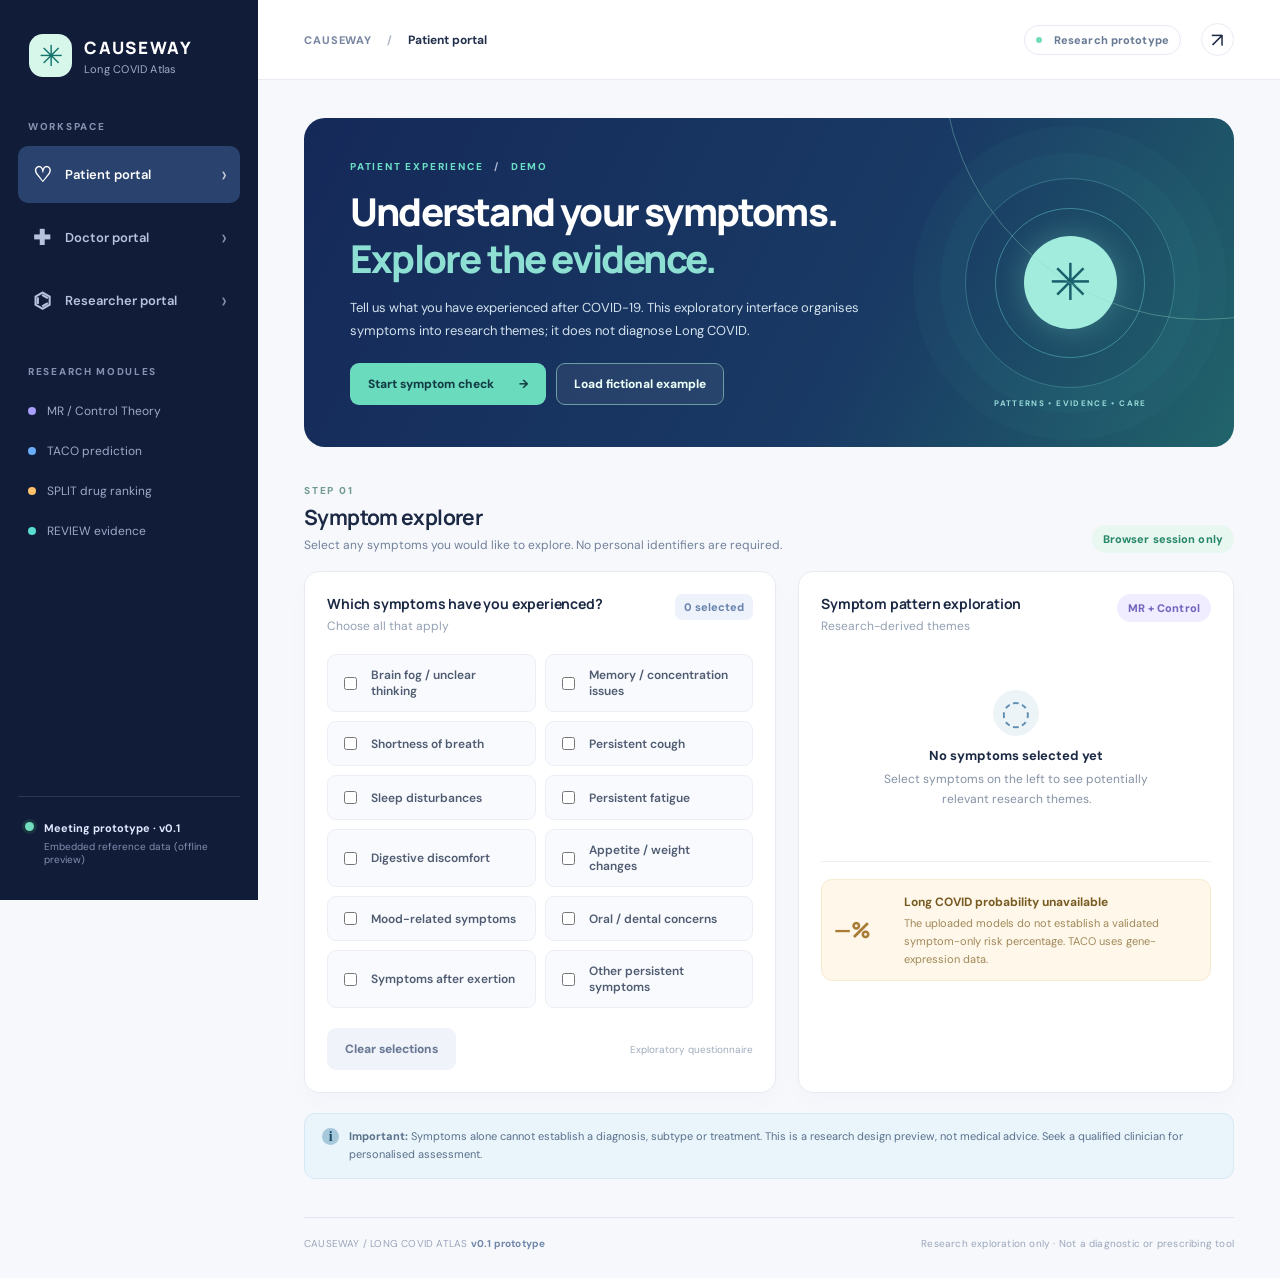
==== static/index.html @ 338f38a8 "Add CAUSEWAY Atlas project" ====
<!doctype html>
<html lang="en">
<head>
  <meta charset="utf-8">
  <meta name="viewport" content="width=device-width, initial-scale=1">
  <title>CAUSEWAY — Long COVID Atlas | Prototype</title>
  <meta name="description" content="Non-clinical research interface prototype for Long COVID evidence, clinician review and research exploration.">
  <link rel="stylesheet" href="/static/styles.css">
  <style>/* File-open fallback: CSS is injected by generated standalone edition. */</style>
</head>
<body>
<div class="shell">
  <aside class="sidebar" aria-label="Navigation">
    <div class="brand-row"><span class="brand-symbol">✳</span><div><strong>CAUSEWAY</strong><small>Long COVID Atlas</small></div></div>
    <div class="side-label">WORKSPACE</div>
    <nav class="nav-stack" aria-label="Audience views">
      <button class="nav-link active" data-tab="patient" aria-pressed="true"><span class="nav-icon">♡</span><span>Patient portal</span><span class="nav-arrow">›</span></button>
      <button class="nav-link" data-tab="doctor" aria-pressed="false"><span class="nav-icon">✚</span><span>Doctor portal</span><span class="nav-arrow">›</span></button>
      <button class="nav-link" data-tab="researcher" aria-pressed="false"><span class="nav-icon">⌬</span><span>Researcher portal</span><span class="nav-arrow">›</span></button>
    </nav>
    <div class="side-label second-label">RESEARCH MODULES</div>
    <div class="module-link"><span class="module-dot purple"></span> MR / Control Theory</div>
    <div class="module-link"><span class="module-dot blue"></span> TACO prediction</div>
    <div class="module-link"><span class="module-dot amber"></span> SPLIT drug ranking</div>
    <div class="module-link"><span class="module-dot teal"></span> REVIEW evidence</div>
    <div class="sidebar-bottom"><span class="pulse-dot"></span><div><b>Meeting prototype · v0.1</b><small id="data-status">Demo evidence catalogue</small></div></div>
  </aside>
  <main class="main">
    <header class="topbar"><div class="crumb">CAUSEWAY <span>/</span> <strong id="crumb-label">Patient portal</strong></div><div class="topbar-actions"><span class="tag outline"><span class="pulse-dot mini"></span> Research prototype</span><a class="icon-link" href="https://github.com/SindyPin/Causal-Multiomics-Method" target="_blank" rel="noopener noreferrer" title="Causal-Multiomics GitHub">↗</a></div></header>
    <div class="content">
      <section id="tab-patient" class="tab-panel" aria-label="Patient portal">
        <div class="hero hero-patient"><div><div class="eyebrow">PATIENT EXPERIENCE <span class="eyebrow-divider">/</span> DEMO</div><h1>Understand your symptoms.<br><em>Explore the evidence.</em></h1><p>Tell us what you have experienced after COVID-19. This exploratory interface organises symptoms into research themes; it does not diagnose Long COVID.</p><div class="hero-actions"><a href="#symptom-intake" class="button primary">Start symptom check <span>→</span></a><button id="load-example" class="button ghost">Load fictional example</button></div></div><div class="hero-art" aria-hidden="true"><div class="orbit outer"><div class="orbit middle"><div class="orbit inner">✳</div></div></div><div class="orbit-caption">PATTERNS • EVIDENCE • CARE</div></div></div>
        <div class="section-head"><div><div class="eyebrow muted">STEP 01</div><h2>Symptom explorer</h2><p>Select any symptoms you would like to explore. No personal identifiers are required.</p></div><span class="tag soft">Browser session only</span></div>
        <div class="patient-grid" id="symptom-intake"><section class="panel symptom-panel"><div class="panel-header"><div><h3>Which symptoms have you experienced?</h3><p>Choose all that apply</p></div><span class="small-counter" id="selected-count">0 selected</span></div><div class="symptom-list" id="symptom-options"></div><div class="form-tail"><button class="button subtle" id="clear-symptoms">Clear selections</button><span>Exploratory questionnaire</span></div></section>
        <section class="panel insight-panel"><div class="panel-header"><div><h3>Symptom pattern exploration</h3><p>Research-derived themes</p></div><span class="tag lilac">MR + Control</span></div><div id="theme-results" class="theme-results empty"><div class="empty-icon">◌</div><h4>No symptoms selected yet</h4><p>Select symptoms on the left to see potentially relevant research themes.</p></div><div class="divider"></div><div class="percentage-box"><div class="percentage-symbol">—%</div><div><strong>Long COVID probability unavailable</strong><p>The uploaded models do not establish a validated symptom-only risk percentage. TACO uses gene-expression data.</p></div></div></section></div>
        <div class="info-strip"><span class="info-symbol">i</span><p><b>Important:</b> Symptoms alone cannot establish a diagnosis, subtype or treatment. This is a research design preview, not medical advice. Seek a qualified clinician for personalised assessment.</p></div>
      </section>
      <section id="tab-doctor" class="tab-panel hidden" aria-label="Doctor portal">
        <div class="page-heading"><div><div class="eyebrow">CLINICIAN WORKSPACE <span class="eyebrow-divider">/</span> DEMO</div><h1>Review the evidence.<br><em>Keep clinical judgement central.</em></h1><p>Examine the symptom intake from this demo session and document a review decision. AI assessments are not connected or approved for clinical use.</p></div><span class="page-mark">✚</span></div>
        <div class="stat-row"><div class="stat-card"><span>Review queue</span><strong>01</strong><small>Fictional demo case</small></div><div class="stat-card"><span>Patient intake</span><strong id="doctor-intake-count">0</strong><small>Symptoms selected</small></div><div class="stat-card"><span>AI assessment</span><strong class="muted-number">N/A</strong><small>Validated model not connected</small></div></div>
        <div class="doctor-grid"><section class="panel"><div class="panel-header"><div><h3>Session case summary</h3><p>DEMO-001 · no real patient data</p></div><span class="tag soft">Fictional case</span></div><div class="data-label">REPORTED SYMPTOMS</div><div id="doctor-symptoms" class="chip-row"><span class="placeholder-label">No symptoms have been selected in the Patient tab.</span></div><div class="data-label" style="margin-top:26px">EXPLORATORY THEMES</div><div id="doctor-themes" class="subtle-card">Select symptoms to generate a non-diagnostic summary.</div><div class="data-label" style="margin-top:26px">PROPOSED EVIDENCE</div><div class="evidence-row"><span class="file-badge">MR</span><div><b>Multi-omics causal gene discovery</b><small>Published research · associations and putative causal evidence</small></div><a href="https://github.com/SindyPin/Causal-Multiomics-Method" target="_blank" rel="noopener noreferrer">↗</a></div><div class="evidence-row"><span class="file-badge">TC</span><div><b>TACO risk model</b><small>Gene-expression inputs required; not run in this prototype</small></div><a href="https://github.com/SindyPin/TACO" target="_blank" rel="noopener noreferrer">↗</a></div></section>
        <section class="panel"><div class="panel-header"><div><h3>Clinical review decision</h3><p>Review / human oversight design</p></div><span class="tag amber-tag">Prototype only</span></div><div class="review-banner"><span>!</span><div><b>No diagnostic AI output is available.</b><p>Buttons below represent a possible future clinician review workflow, not agreement with a medical diagnosis.</p></div></div><div class="data-label">REVIEW WORKFLOW</div><div class="decision-grid"><button class="decision-option" data-decision="agree"><span>✓</span><b>Agree</b><small>With evidence interpretation</small></button><button class="decision-option" data-decision="uncertain"><span>?</span><b>Needs review</b><small>Evidence is insufficient</small></button><button class="decision-option" data-decision="disagree"><span>×</span><b>Disagree</b><small>Document concern</small></button></div><label class="input-label" for="review-note">Reviewer notes (not saved; no personal information)</label><textarea id="review-note" maxlength="1000" placeholder="For example: Additional clinical history and confirmatory assessment would be needed."></textarea><button id="submit-review" class="button primary full" disabled>Record demo decision →</button><div id="review-message" class="feedback" role="status"></div></section></div>
      </section>
      <section id="tab-researcher" class="tab-panel hidden" aria-label="Researcher portal">
        <div class="page-heading"><div><div class="eyebrow">RESEARCH WORKSPACE <span class="eyebrow-divider">/</span> ATLAS V1</div><h1>Explore methods.<br><em>Trace every claim.</em></h1><p>Query harmonised evidence across published methods. This prototype illustrates the catalogue and provenance layer; it does not execute scientific models.</p></div><span class="page-mark">⌬</span></div>
        <div class="stat-row four"><div class="stat-card"><span>Evidence modules</span><strong>04</strong><small>REVIEW · MR/CT · TACO · SPLIT</small></div><div class="stat-card"><span>Genes in table</span><strong>11</strong><small>Cross-method subset from SPLIT</small></div><div class="stat-card"><span>Review coverage</span><strong>101</strong><small>Omics studies reviewed</small></div><div class="stat-card"><span>AI agent</span><strong class="muted-number">V2</strong><small>Planned, not active</small></div></div>
        <div class="section-head researcher-head"><div><div class="eyebrow muted">EVIDENCE FOUNDATION</div><h2>Source and module catalogue</h2><p>Each result must retain its method, source and dataset context.</p></div></div>
        <div class="panel table-panel"><div class="table-scroll"><table><thead><tr><th>MODULE</th><th>RESEARCH QUESTION</th><th>INPUTS</th><th>OUTPUTS</th><th>SOURCE</th></tr></thead><tbody id="modules-table"></tbody></table></div></div>
        <div class="section-head researcher-head"><div><div class="eyebrow muted">GENE EVIDENCE</div><h2>Compare causal methods</h2><p>Method-support comparison for 11 genes listed in SPLIT Table 3. These are <b>not</b> numeric ranks.</p></div><div class="filters"><div class="search-wrap"><span>⌕</span><input id="gene-search" aria-label="Search a gene" type="search" placeholder="Search gene name"></div><select id="method-filter" aria-label="Filter by method"><option value="all">All methods</option><option value="MR">MR supported</option><option value="CT">CT supported</option><option value="DCE">DCE supported</option></select></div></div>
        <div class="panel table-panel"><div class="table-scroll"><table><thead><tr><th>GENE</th><th>FUNCTIONAL CATEGORY</th><th class="center">MR</th><th class="center">CT</th><th class="center">DCE</th><th>EVIDENCE SOURCE</th></tr></thead><tbody id="genes-table"></tbody></table></div><div class="table-footer"><span id="gene-count-label">11 genes</span><span>Blank = not listed as supporting method in the 11-gene subset</span></div></div>
        <div class="section-head researcher-head"><div><div class="eyebrow muted">SYSTEMATIC REVIEW</div><h2>REVIEW evidence summary</h2><p>High-level research signals and limitations by omics domain.</p></div></div>
        <div class="panel table-panel"><div class="table-scroll"><table><thead><tr><th>OMICS DOMAIN</th><th>FINDINGS REPORTED</th><th>IMPORTANT LIMITATION</th></tr></thead><tbody id="review-table"></tbody></table></div></div>
        <div class="section-head researcher-head"><div><div class="eyebrow muted">NEXT RELEASE</div><h2>Research AI agent · proposed capabilities</h2><p>Select a question to see the proposed tool workflow. No LLM is connected.</p></div></div>
        <section class="agent-grid"><div class="panel"><div class="panel-header"><div><h3>Example researcher questions</h3><p>Planned tool-calling workflows</p></div><span class="tag lilac">V2 design</span></div><div class="sample-questions"><button class="question active" data-question="genes">Compare MR, CT and DCE evidence for STAT3 <span>↗</span></button><button class="question" data-question="subtypes">How do the reported Long COVID subtypes differ? <span>↗</span></button><button class="question" data-question="drugs">Compare SPLIT drug rankings by cohort <span>↗</span></button><button class="question" data-question="prediction">Evaluate TACO model validation and limitations <span>↗</span></button></div></div><div class="panel agent-flow"><div class="panel-header"><div><h3>Proposed agent route</h3><p>Tool plan only · not executed</p></div><span class="tag soft">Read-only</span></div><div id="agent-route"></div></div></section>
      </section>
      <footer class="footer"><span>CAUSEWAY / LONG COVID ATLAS <b>v0.1 prototype</b></span><span>Research exploration only · Not a diagnostic or prescribing tool</span></footer>
    </div>
  </main>
</div>
<script src="/static/app.js"></script>
</body>
</html>
---- static/styles.css ----
@import url('https://fonts.googleapis.com/css2?family=DM+Sans:wght@400;500;600;700&family=Manrope:wght@400;500;600;700;800&display=swap');
:root{--navy:#0c1835;--blue:#233568;--brand:#426bda;--teal:#0e8e87;--mint:#c6f0e7;--paper:#f6f8fc;--line:#e7ebf2;--muted:#718099;--text:#1c2944;--soft:#f2f5fb}*{box-sizing:border-box}html{scroll-behavior:smooth}body{margin:0;background:var(--paper);color:var(--text);font-family:'DM Sans',Arial,sans-serif;font-size:14px}button,input,select,textarea{font:inherit}button,a{ -webkit-tap-highlight-color:transparent}button{cursor:pointer}a{color:inherit}.shell{min-height:100vh;display:flex}.sidebar{width:258px;flex-shrink:0;background:#111c39;color:#d8e1f8;min-height:100vh;position:sticky;top:0;height:100vh;padding:34px 18px;display:flex;flex-direction:column}.brand-row{display:flex;align-items:center;gap:12px;padding:0 11px 43px}.brand-row strong{font-family:Manrope,Arial,sans-serif;letter-spacing:.1em;color:white;font-weight:800;font-size:17px}.brand-row small{display:block;color:#a1abc5;font-size:11px;margin-top:3px;letter-spacing:.02em}.brand-symbol{display:grid;place-items:center;border-radius:14px;width:43px;height:43px;background:#d8f7eb;color:#13746e;font-size:29px}.side-label{font-size:10px;color:#8591b0;font-weight:800;letter-spacing:.17em;margin:0 10px 13px}.second-label{margin-top:36px}.nav-stack{display:grid;gap:6px}.nav-link{width:100%;background:transparent;color:#b7c2dc;display:flex;align-items:center;gap:12px;border:0;padding:14px 13px;border-radius:10px;text-align:left;font-size:13px;font-weight:600}.nav-link:hover{background:#243152}.nav-link.active{background:#29426e;color:#fff}.nav-icon{font-size:21px;width:22px;display:inline-flex;align-items:center;justify-content:center}.nav-arrow{margin-left:auto;font-size:22px;font-weight:400;opacity:.72}.module-link{display:flex;align-items:center;gap:11px;margin:0 9px;padding:12px 1px;font-size:12px;color:#9daac7}.module-dot{height:8px;width:8px;border-radius:50%;display:inline-block}.module-dot.purple{background:#a89efc}.module-dot.blue{background:#68acfa}.module-dot.amber{background:#ffc26c}.module-dot.teal{background:#59ded0}.sidebar-bottom{margin-top:auto;border-top:1px solid #2c3855;padding:21px 7px 0;display:flex;gap:10px;align-items:start}.sidebar-bottom b{font-size:11px;font-weight:700;color:#e1e9ff}.sidebar-bottom small{display:block;margin-top:4px;color:#8190af;font-size:10px}.pulse-dot{display:inline-block;background:#72ddbe;width:9px;height:9px;flex-shrink:0;border-radius:50%;box-shadow:0 0 0 3px #22544675;margin-top:4px}.pulse-dot.mini{height:6px;width:6px;box-shadow:none;margin:0 7px 0 0}.main{min-width:0;flex:1}.topbar{height:80px;background:white;border-bottom:1px solid var(--line);display:flex;align-items:center;justify-content:space-between;padding:0 max(31px,3.6vw)}.crumb{font-weight:800;color:#7886a1;font-size:11px;letter-spacing:.08em}.crumb span{margin:0 11px;color:#aeb6c4}.crumb strong{color:#23304c;font-size:12px;font-weight:700;letter-spacing:0}.topbar-actions{display:flex;align-items:center;gap:20px}.tag{border-radius:999px;display:inline-flex;align-items:center;gap:5px;padding:7px 11px;font-size:11px;font-weight:800;letter-spacing:.01em;white-space:nowrap}.tag.outline{border:1px solid #e5eaf4;color:#697a96}.tag.soft{background:#e9f7f1;color:#278769}.tag.lilac{background:#efedff;color:#7464bb}.tag.amber-tag{background:#fff4dd;color:#97701b}.icon-link{text-decoration:none;display:grid;place-items:center;width:33px;height:33px;border:1px solid var(--line);border-radius:50%;font-size:20px}.content{padding:38px max(31px,3.6vw) 28px;max-width:1590px;margin:0 auto}.tab-panel.hidden{display:none}.hero{border-radius:21px;min-height:310px;padding:42px 46px;background:linear-gradient(117deg,#152959 0%,#193a64 61%,#21646b 100%);color:white;display:flex;justify-content:space-between;gap:30px;position:relative;overflow:hidden}.hero:after{content:'';position:absolute;width:520px;height:520px;right:-230px;top:-320px;border:1px solid #8ad4c260;border-radius:50%}.hero>div:first-child{z-index:1;max-width:750px}.eyebrow{font-size:10px;font-weight:800;letter-spacing:.18em;color:#6be0c5}.eyebrow-divider{color:#aeb5d1;margin:0 7px}.eyebrow.muted{color:#729b91}.hero h1,.page-heading h1{font-family:Manrope,Arial,sans-serif;font-weight:800;font-size:clamp(28px,3vw,42px);letter-spacing:-.047em;line-height:1.22;margin:16px 0 12px}.hero h1 em,.page-heading h1 em{font-style:normal;color:#8cdfd2}.hero p{font-size:13px;line-height:1.8;color:#d3e2ed;max-width:630px;margin-bottom:21px}.hero-actions{display:flex;gap:10px;flex-wrap:wrap}.button{display:inline-flex;align-items:center;justify-content:center;gap:25px;padding:12px 17px;border:1px solid transparent;border-radius:9px;text-decoration:none;font-size:12px;font-weight:800;transition:transform .15s ease,background .15s ease;cursor:pointer}.button:hover{transform:translateY(-1px)}.button.primary{background:#6bdbbd;color:#123b44}.button.ghost{color:#ecfff9;border-color:#6d9ca5;background:#ffffff10}.button.subtle{background:#f0f3fa;color:#697894}.button.full{width:100%;margin-top:16px}.button:disabled{opacity:.45;cursor:not-allowed;transform:none}.hero-art{width:235px;min-width:235px;display:flex;flex-direction:column;justify-content:center;align-items:center;position:relative}.orbit{border:1px solid #6dcdc655;display:flex;justify-content:center;align-items:center;border-radius:50%}.orbit.outer{width:210px;height:210px;box-shadow:0 0 0 25px #3dcdb00a,0 0 0 52px #51b9b00a}.orbit.middle{width:150px;height:150px;border-color:#60bcbf88}.orbit.inner{width:93px;height:93px;background:#a1ecdc;border:0;color:#19606d;font-size:51px;box-shadow:0 0 30px #89ead14a}.orbit-caption{position:absolute;bottom:-3px;letter-spacing:.17em;color:#95d7d5;font-size:8px;font-weight:800;white-space:nowrap}.section-head{display:flex;align-items:end;justify-content:space-between;gap:20px;margin:37px 0 18px}.section-head h2{font-family:Manrope,sans-serif;font-size:21px;letter-spacing:-.03em;margin:6px 0}.section-head p{color:var(--muted);margin:5px 0 0;font-size:12px}.patient-grid{display:grid;grid-template-columns:1.04fr .96fr;gap:22px}.panel{background:#fff;border:1px solid var(--line);border-radius:15px;padding:22px;box-shadow:0 9px 25px #17265505;min-width:0}.panel-header{display:flex;align-items:start;justify-content:space-between;gap:10px;margin-bottom:20px}.panel-header h3{font-size:14px;font-family:Manrope,sans-serif;letter-spacing:-.013em;margin:0 0 5px}.panel-header p{color:#92a0b3;font-size:12px;margin:0}.small-counter{font-size:11px;font-weight:800;color:#6983ac;background:#eef3fb;padding:6px 9px;border-radius:7px;white-space:nowrap}.symptom-list{display:grid;grid-template-columns:1fr 1fr;gap:9px}.symptom-option{display:flex;align-items:center;gap:11px;background:#f8fafe;padding:12px;border-radius:9px;border:1px solid #ebeff5;font-size:12px;font-weight:600;color:#4f5b70;cursor:pointer;min-height:44px}.symptom-option:has(input:checked){background:#e9f8f3;border-color:#5cc3ad;color:#146e61}.symptom-option input{accent-color:#168977;cursor:pointer}.form-tail{display:flex;justify-content:space-between;align-items:center;gap:8px;margin-top:20px}.form-tail span{font-size:10px;color:#a0adbd}.theme-results{min-height:190px}.theme-results.empty{text-align:center;display:flex;flex-direction:column;justify-content:center;align-items:center}.theme-results.empty .empty-icon{width:46px;height:46px;display:grid;place-items:center;border-radius:50%;background:#edf4f7;color:#608eb1;font-size:34px}.theme-results.empty h4{margin:11px 0 5px;font-size:13px}.theme-results.empty p{max-width:300px;margin:0;color:#8492a4;line-height:1.7;font-size:12px}.theme-item{display:flex;gap:10px;align-items:center;padding:10px 0;border-bottom:1px solid #f2f4f9}.theme-item:last-child{border:0}.theme-number{width:26px;height:26px;display:grid;place-items:center;border-radius:8px;background:#e5f1f5;color:#3b8496;font-size:11px;font-weight:800;flex-shrink:0}.theme-item b{font-size:12px}.theme-item small{font-size:11px;color:#8b97a7;display:block;margin-top:4px}.divider{height:1px;background:#edf0f5;margin:17px 0}.percentage-box{display:flex;align-items:center;gap:14px;padding:12px;border-radius:11px;background:#fff8ea;border:1px solid #f4ebd2}.percentage-symbol{font-family:Manrope,sans-serif;font-size:22px;font-weight:800;color:#a87c36;min-width:56px}.percentage-box strong{font-size:12px;color:#775b23}.percentage-box p{font-size:11px;line-height:1.6;margin:5px 0 0;color:#9f8758}.info-strip{margin-top:20px;background:#eaf4fb;border:1px solid #d6e8f3;border-radius:11px;padding:14px 17px;display:flex;align-items:start;gap:10px}.info-strip p{line-height:1.6;color:#59718b;font-size:11px;margin:0}.info-symbol{width:17px;height:17px;border-radius:50%;background:#a5c8db;display:grid;place-items:center;flex-shrink:0;color:#1b4a6a;font-weight:800;font-family:serif}.footer{border-top:1px solid #e1e6f0;margin-top:38px;padding-top:19px;display:flex;justify-content:space-between;gap:15px;color:#9ba6ba;font-size:10px;letter-spacing:.02em}.footer b{color:#7086a9}.page-heading{display:flex;justify-content:space-between;align-items:center;gap:20px;margin-bottom:27px}.page-heading h1{color:#172746;font-size:clamp(28px,3vw,39px)}.page-heading h1 em{color:#328f86}.page-heading p{max-width:640px;line-height:1.8;color:#7f8da1;font-size:13px}.page-mark{width:90px;height:90px;border-radius:23px;background:#e6f7f2;display:grid;place-items:center;font-size:47px;color:#339b86}.stat-row{display:grid;grid-template-columns:repeat(3,1fr);gap:15px;margin-bottom:24px}.stat-row.four{grid-template-columns:repeat(4,1fr)}.stat-card{background:white;border:1px solid var(--line);border-radius:14px;padding:18px 20px;min-width:0}.stat-card>span{font-size:11px;color:#8794aa;font-weight:700}.stat-card strong{display:block;margin:9px 0 2px;font-family:Manrope,sans-serif;font-size:25px;font-weight:800;color:#193057}.stat-card strong.muted-number{color:#9ba6b6}.stat-card small{font-size:10px;color:#9eabc0}.doctor-grid{display:grid;grid-template-columns:1fr 1fr;gap:22px}.data-label{font-size:10px;font-weight:800;color:#92a0b1;letter-spacing:.1em;margin-bottom:11px}.chip-row{display:flex;flex-wrap:wrap;gap:7px;min-height:37px;align-items:center}.chip{padding:7px 10px;border-radius:100px;background:#edf5f7;color:#477d8b;font-size:11px;font-weight:700}.placeholder-label{font-size:12px;color:#adb6c4}.subtle-card{background:#f7f9fc;border:1px solid #edf1f6;border-radius:8px;padding:13px;font-size:12px;color:#8391a7;line-height:1.6}.subtle-card b{color:#465670}.evidence-row{display:flex;align-items:center;gap:10px;padding:12px 0;border-bottom:1px solid var(--line)}.evidence-row:last-child{border-bottom:0}.file-badge{display:grid;place-items:center;background:#e9ebfd;color:#635bb9;border-radius:7px;font-size:10px;font-weight:800;width:32px;height:32px}.evidence-row div{flex:1}.evidence-row b{display:block;font-size:11px}.evidence-row small{display:block;color:#9ba5b6;font-size:10px;margin-top:5px}.evidence-row a{text-decoration:none;font-size:19px;color:#689abb}.review-banner{display:flex;align-items:start;gap:13px;background:#fff5e5;border:1px solid #f8e5c5;border-radius:11px;padding:13px;margin-bottom:24px}.review-banner>span{background:#f5deb6;color:#a27c3f;font-weight:900;border-radius:50%;width:21px;height:21px;display:grid;place-items:center}.review-banner b{font-size:11px;color:#815d27}.review-banner p{margin:5px 0 0;font-size:11px;line-height:1.6;color:#9e854f}.decision-grid{display:grid;grid-template-columns:repeat(3,1fr);gap:8px;margin-bottom:20px}.decision-option{background:#f8fafd;border:1px solid #e9eff6;border-radius:11px;padding:14px 5px;text-align:center;min-height:106px;color:#576a85}.decision-option:hover{background:#f1f7f9}.decision-option.chosen{border-color:#50b6a4;background:#eefbf5;box-shadow:0 0 0 2px #58bca020}.decision-option span{font-size:19px;display:block;margin-bottom:9px}.decision-option b{font-size:11px;display:block}.decision-option small{display:block;font-size:9px;color:#93a0b4;line-height:1.5;margin-top:3px}.input-label{display:block;font-size:11px;color:#596a84;font-weight:700;margin-bottom:8px}textarea{resize:vertical;width:100%;min-height:116px;border:1px solid #e4eaf3;border-radius:9px;padding:12px;line-height:1.6;color:#4d5b70;outline:none}textarea:focus,input:focus,select:focus{border-color:#87bfb7;outline:2px solid #77c2b725}.feedback{min-height:22px;margin-top:10px;font-size:11px;color:#1c8c69;line-height:1.6}.researcher-head{margin-top:31px}.filters{display:flex;gap:9px;flex-wrap:wrap}.search-wrap{display:flex;align-items:center;background:#fff;border:1px solid #e3e9f2;border-radius:8px;gap:7px;padding:0 9px}.search-wrap span{font-size:22px;color:#8a9bae}.search-wrap input{border:0;outline:0;padding:9px 5px;width:165px;font-size:12px}select{border:1px solid #e3e9f2;border-radius:8px;color:#465776;background:white;font-size:11px;padding:9px 12px}.table-panel{padding:0;overflow:hidden}.table-scroll{overflow:auto}table{border-collapse:collapse;width:100%;min-width:710px}th{font-size:9px;text-align:left;color:#8d9bb0;background:#f8fafd;letter-spacing:.095em;font-weight:800;padding:14px 16px;border-bottom:1px solid #e8eef5;white-space:nowrap}td{padding:15px 16px;border-bottom:1px solid #eef1f6;font-size:11px;color:#52627c;line-height:1.5}tbody tr:last-child td{border-bottom:0}tbody tr:hover{background:#fbfcff}.gene-name{font-family:Manrope,sans-serif;font-weight:800;color:#294e79;font-size:12px}.source-url{color:#318c87;font-weight:800;text-decoration:none}.source-url:hover{text-decoration:underline}.module-name{font-weight:800;color:#2a3f67;white-space:nowrap}.method-yes{display:inline-block;width:20px;height:20px;border-radius:50%;display:grid;place-items:center;background:#def5e9;color:#238a69;font-weight:800;font-size:12px;margin:auto}.method-no{display:inline-block;text-align:center;color:#c4cedb;width:20px;margin:auto}.center{text-align:center}.table-footer{display:flex;justify-content:space-between;gap:20px;padding:13px 18px;background:#fafbfd;font-size:10px;color:#93a2b7;border-top:1px solid #eef1f6}.table-footer #gene-count-label{font-weight:800;color:#4f6e94}.agent-grid{display:grid;grid-template-columns:1fr 1fr;gap:20px}.sample-questions{display:grid;gap:9px}.question{display:flex;text-align:left;align-items:center;justify-content:space-between;gap:14px;background:#f9fbfe;border:1px solid #edf0f6;padding:12px;border-radius:8px;color:#5a6c87;font-size:11px;font-weight:700}.question span{font-size:16px}.question.active{background:#ecf8f3;color:#28786a;border-color:#b5e5d7}.agent-flow{background:#17294c;color:white}.agent-flow .panel-header h3{color:white}.agent-flow .panel-header p{color:#a2b1c9}.flow-step{display:flex;gap:10px;align-items:start;margin-bottom:7px}.flow-step-number{width:25px;height:25px;background:#37517a;border-radius:8px;display:grid;place-items:center;font-size:11px;color:#a4f0db;font-weight:800;flex-shrink:0}.flow-step b{font-size:12px;color:#f6fcff}.flow-step small{display:block;color:#acbdd8;margin-top:4px;font-size:11px;line-height:1.6}.flow-arrow{margin-left:9px;color:#8cbdc7;font-size:15px;line-height:24px}.agent-warning{border-top:1px solid #455571;color:#aec0d6;padding-top:16px;margin-top:13px;line-height:1.7;font-size:10px}.toast{position:fixed;bottom:22px;right:24px;padding:12px 19px;background:#133a50;color:white;border-radius:9px;font-size:12px;box-shadow:0 14px 25px #203a5540;z-index:100}@media(max-width:1150px){.sidebar{width:220px}.hero-art{width:160px;min-width:160px}.orbit.outer{width:150px;height:150px}.orbit.middle{width:112px;height:112px}.orbit.inner{width:70px;height:70px}.stat-row.four{grid-template-columns:repeat(2,1fr)}}@media(max-width:920px){.sidebar{width:80px;align-items:center;padding-left:10px;padding-right:10px}.brand-row strong,.brand-row small,.side-label,.nav-link span:not(.nav-icon),.module-link,.sidebar-bottom div{display:none}.brand-row{padding:0 0 36px}.sidebar-bottom{padding:20px 0}.nav-link{justify-content:center}.nav-stack{width:100%}.patient-grid,.doctor-grid,.agent-grid{grid-template-columns:1fr}}@media(max-width:600px){.shell{display:block}.sidebar{height:auto;min-height:auto;position:relative;width:100%;flex-direction:row;padding:10px 15px;justify-content:space-between;align-items:center}.brand-row{padding:0}.brand-symbol{height:35px;width:35px}.nav-stack{display:flex;width:auto}.nav-link{padding:9px 11px}.sidebar-bottom{display:none}.topbar{height:53px;padding:0 17px}.content{padding:18px 15px}.hero{padding:30px 21px;min-height:auto}.hero-art{display:none}.stat-row,.stat-row.four{grid-template-columns:repeat(2,1fr)}.symptom-list{grid-template-columns:1fr}.page-mark{display:none}.footer{flex-direction:column}.section-head{align-items:start;flex-direction:column}.decision-grid{grid-template-columns:1fr 1fr 1fr}.filters{width:100%}.search-wrap{flex:1}.search-wrap input{width:90%}}
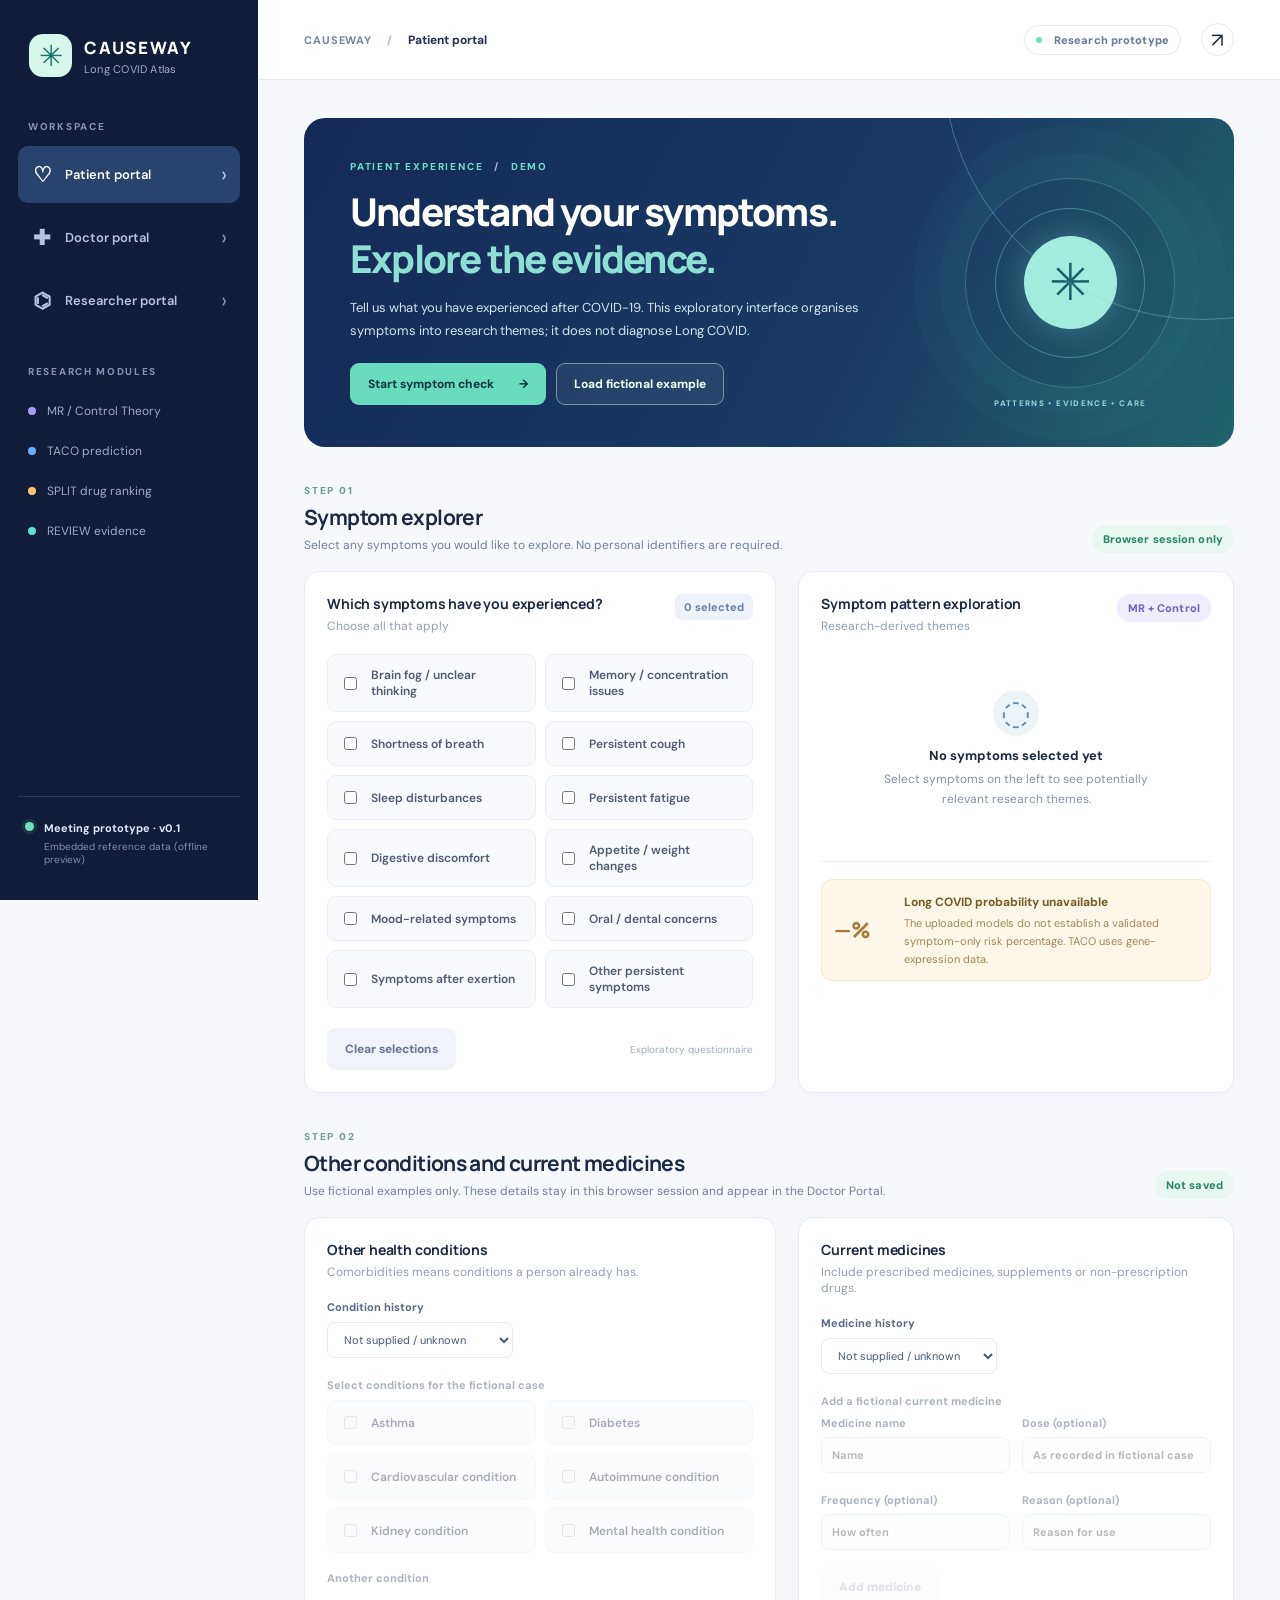
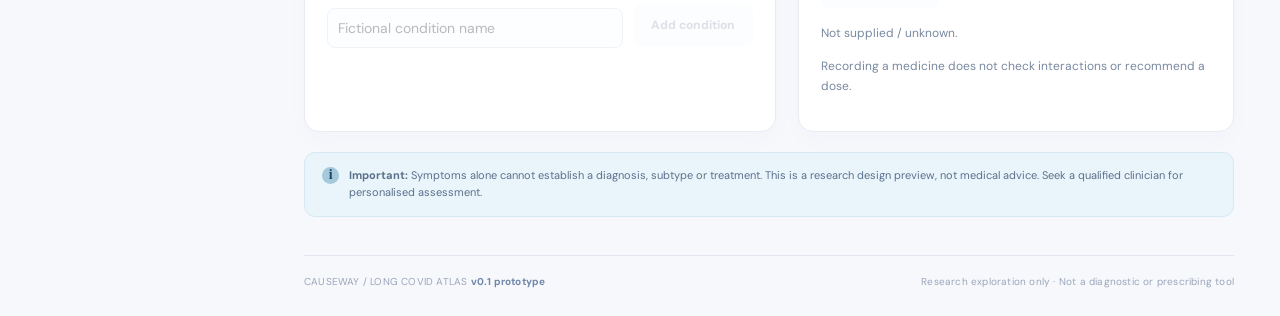
==== commit b1a93e67: "feat: expand CAUSEWAY portals and add TACO research tools" ====
--- a/static/index.html
+++ b/static/index.html
@@ -6,6 +6,7 @@
   <title>CAUSEWAY — Long COVID Atlas | Prototype</title>
   <meta name="description" content="Non-clinical research interface prototype for Long COVID evidence, clinician review and research exploration.">
   <link rel="stylesheet" href="/static/styles.css">
+  <link rel="stylesheet" href="/static/updates.css">
   <style>/* File-open fallback: CSS is injected by generated standalone edition. */</style>
 </head>
 <body>
@@ -33,6 +34,18 @@
         <div class="section-head"><div><div class="eyebrow muted">STEP 01</div><h2>Symptom explorer</h2><p>Select any symptoms you would like to explore. No personal identifiers are required.</p></div><span class="tag soft">Browser session only</span></div>
         <div class="patient-grid" id="symptom-intake"><section class="panel symptom-panel"><div class="panel-header"><div><h3>Which symptoms have you experienced?</h3><p>Choose all that apply</p></div><span class="small-counter" id="selected-count">0 selected</span></div><div class="symptom-list" id="symptom-options"></div><div class="form-tail"><button class="button subtle" id="clear-symptoms">Clear selections</button><span>Exploratory questionnaire</span></div></section>
         <section class="panel insight-panel"><div class="panel-header"><div><h3>Symptom pattern exploration</h3><p>Research-derived themes</p></div><span class="tag lilac">MR + Control</span></div><div id="theme-results" class="theme-results empty"><div class="empty-icon">◌</div><h4>No symptoms selected yet</h4><p>Select symptoms on the left to see potentially relevant research themes.</p></div><div class="divider"></div><div class="percentage-box"><div class="percentage-symbol">—%</div><div><strong>Long COVID probability unavailable</strong><p>The uploaded models do not establish a validated symptom-only risk percentage. TACO uses gene-expression data.</p></div></div></section></div>
+        <div class="section-head"><div><div class="eyebrow muted">STEP 02</div><h2>Other conditions and current medicines</h2><p>Use fictional examples only. These details stay in this browser session and appear in the Doctor Portal.</p></div><span class="tag soft">Not saved</span></div>
+        <div class="patient-grid">
+          <section class="panel"><div class="panel-header"><div><h3>Other health conditions</h3><p>Comorbidities means conditions a person already has.</p></div></div>
+            <label class="input-label" for="condition-status">Condition history</label><select id="condition-status"><option value="unknown">Not supplied / unknown</option><option value="none">No known other conditions</option><option value="listed">List conditions</option></select>
+            <fieldset id="condition-fields" disabled><legend class="input-label">Select conditions for the fictional case</legend><div id="condition-options" class="symptom-list"></div><form id="condition-form" class="inline-form"><label class="input-label" for="condition-name">Another condition</label><div class="input-actions"><input id="condition-name" maxlength="80" placeholder="Fictional condition name"><button class="button subtle" type="submit">Add condition</button></div></form><div id="custom-conditions" class="chip-row"></div></fieldset>
+          </section>
+          <section class="panel"><div class="panel-header"><div><h3>Current medicines</h3><p>Include prescribed medicines, supplements or non-prescription drugs.</p></div></div>
+            <label class="input-label" for="medicine-status">Medicine history</label><select id="medicine-status"><option value="unknown">Not supplied / unknown</option><option value="none">Not taking any medicines</option><option value="listed">List current medicines</option></select>
+            <fieldset id="medicine-fields" disabled><legend class="input-label">Add a fictional current medicine</legend><form id="medicine-form"><div class="form-grid"><label class="input-label">Medicine name<input id="medicine-name" maxlength="80" required placeholder="Name"></label><label class="input-label">Dose (optional)<input id="medicine-dose" maxlength="40" placeholder="As recorded in fictional case"></label><label class="input-label">Frequency (optional)<input id="medicine-frequency" maxlength="60" placeholder="How often"></label><label class="input-label">Reason (optional)<input id="medicine-reason" maxlength="80" placeholder="Reason for use"></label></div><button class="button subtle" type="submit">Add medicine</button></form></fieldset>
+            <div id="medicine-list" class="context-list" aria-live="polite"></div><p class="field-help">Recording a medicine does not check interactions or recommend a dose.</p>
+          </section>
+        </div>
         <div class="info-strip"><span class="info-symbol">i</span><p><b>Important:</b> Symptoms alone cannot establish a diagnosis, subtype or treatment. This is a research design preview, not medical advice. Seek a qualified clinician for personalised assessment.</p></div>
       </section>
       <section id="tab-doctor" class="tab-panel hidden" aria-label="Doctor portal">
@@ -40,17 +53,29 @@
         <div class="stat-row"><div class="stat-card"><span>Review queue</span><strong>01</strong><small>Fictional demo case</small></div><div class="stat-card"><span>Patient intake</span><strong id="doctor-intake-count">0</strong><small>Symptoms selected</small></div><div class="stat-card"><span>AI assessment</span><strong class="muted-number">N/A</strong><small>Validated model not connected</small></div></div>
         <div class="doctor-grid"><section class="panel"><div class="panel-header"><div><h3>Session case summary</h3><p>DEMO-001 · no real patient data</p></div><span class="tag soft">Fictional case</span></div><div class="data-label">REPORTED SYMPTOMS</div><div id="doctor-symptoms" class="chip-row"><span class="placeholder-label">No symptoms have been selected in the Patient tab.</span></div><div class="data-label" style="margin-top:26px">EXPLORATORY THEMES</div><div id="doctor-themes" class="subtle-card">Select symptoms to generate a non-diagnostic summary.</div><div class="data-label" style="margin-top:26px">PROPOSED EVIDENCE</div><div class="evidence-row"><span class="file-badge">MR</span><div><b>Multi-omics causal gene discovery</b><small>Published research · associations and putative causal evidence</small></div><a href="https://github.com/SindyPin/Causal-Multiomics-Method" target="_blank" rel="noopener noreferrer">↗</a></div><div class="evidence-row"><span class="file-badge">TC</span><div><b>TACO risk model</b><small>Gene-expression inputs required; not run in this prototype</small></div><a href="https://github.com/SindyPin/TACO" target="_blank" rel="noopener noreferrer">↗</a></div></section>
         <section class="panel"><div class="panel-header"><div><h3>Clinical review decision</h3><p>Review / human oversight design</p></div><span class="tag amber-tag">Prototype only</span></div><div class="review-banner"><span>!</span><div><b>No diagnostic AI output is available.</b><p>Buttons below represent a possible future clinician review workflow, not agreement with a medical diagnosis.</p></div></div><div class="data-label">REVIEW WORKFLOW</div><div class="decision-grid"><button class="decision-option" data-decision="agree"><span>✓</span><b>Agree</b><small>With evidence interpretation</small></button><button class="decision-option" data-decision="uncertain"><span>?</span><b>Needs review</b><small>Evidence is insufficient</small></button><button class="decision-option" data-decision="disagree"><span>×</span><b>Disagree</b><small>Document concern</small></button></div><label class="input-label" for="review-note">Reviewer notes (not saved; no personal information)</label><textarea id="review-note" maxlength="1000" placeholder="For example: Additional clinical history and confirmatory assessment would be needed."></textarea><button id="submit-review" class="button primary full" disabled>Record demo decision →</button><div id="review-message" class="feedback" role="status"></div></section></div>
+        <div class="section-head"><div><div class="eyebrow muted">CASE CONTEXT</div><h2>Other conditions and medicines</h2><p>The fictional Patient Portal history is shared within this browser session.</p></div></div>
+        <div class="doctor-grid"><section class="panel"><h3>Reported comorbidities</h3><div id="doctor-conditions" class="context-list"></div></section><section class="panel"><h3>Reported current medicines</h3><div id="doctor-medicines" class="context-list"></div></section></div>
+        <div class="section-head"><div><div class="eyebrow muted">INTERPRETABILITY</div><h2>Why is this theme shown?</h2><p>Inspect the exact symptom matching rule and its source.</p></div><span class="tag amber-tag">Rule explanation</span></div>
+        <section class="panel"><div id="doctor-explanation" aria-live="polite"></div><div class="subtle-card"><b>What is being explained?</b> The symptom-checkbox rule is an illustrative interface design. The paper's subtypes were derived from molecular expression profiles, then interpreted using symptoms. Counts below are matching symptoms, not probabilities or feature importance. Comorbidities and medicines are review context and do not change these rules.</div><p class="field-help">TACO has not run for this case. Patient-level model attribution, calibration and a risk explanation are unavailable.</p><a class="source-url" href="https://doi.org/10.1371/journal.pcbi.1013725" target="_blank" rel="noopener noreferrer">Read the subtype study ↗</a></section>
       </section>
       <section id="tab-researcher" class="tab-panel hidden" aria-label="Researcher portal">
         <div class="page-heading"><div><div class="eyebrow">RESEARCH WORKSPACE <span class="eyebrow-divider">/</span> ATLAS V1</div><h1>Explore methods.<br><em>Trace every claim.</em></h1><p>Query harmonised evidence across published methods. This prototype illustrates the catalogue and provenance layer; it does not execute scientific models.</p></div><span class="page-mark">⌬</span></div>
-        <div class="stat-row four"><div class="stat-card"><span>Evidence modules</span><strong>04</strong><small>REVIEW · MR/CT · TACO · SPLIT</small></div><div class="stat-card"><span>Genes in table</span><strong>11</strong><small>Cross-method subset from SPLIT</small></div><div class="stat-card"><span>Review coverage</span><strong>101</strong><small>Omics studies reviewed</small></div><div class="stat-card"><span>AI agent</span><strong class="muted-number">V2</strong><small>Planned, not active</small></div></div>
+        <div class="stat-row four"><div class="stat-card"><span>Scientific evidence modules</span><strong>04</strong><small>Plus Paper2Agent architecture</small></div><div class="stat-card"><span>Genes in table</span><strong>11</strong><small>Cross-method subset from SPLIT</small></div><div class="stat-card"><span>Review coverage</span><strong>101</strong><small>Omics studies reviewed</small></div><div class="stat-card"><span>TACO agent tools</span><strong>04</strong><small>Evidence and readiness; model not run</small></div></div>
+        <section class="panel resource-callout"><div><div class="eyebrow muted">KEY RESEARCH RESOURCE</div><h3>Explore the authors' MR / Control Shiny application</h3><p>Open the existing research explorer alongside CAUSEWAY. External results are not imported into this prototype.</p><small>Live contents could not be verified by the research browser.</small></div><a id="shiny-link" class="button primary" href="https://sindypin.shinyapps.io/github/" target="_blank" rel="noopener noreferrer">Open Shiny explorer ↗</a></section>
         <div class="section-head researcher-head"><div><div class="eyebrow muted">EVIDENCE FOUNDATION</div><h2>Source and module catalogue</h2><p>Each result must retain its method, source and dataset context.</p></div></div>
         <div class="panel table-panel"><div class="table-scroll"><table><thead><tr><th>MODULE</th><th>RESEARCH QUESTION</th><th>INPUTS</th><th>OUTPUTS</th><th>SOURCE</th></tr></thead><tbody id="modules-table"></tbody></table></div></div>
+        <div class="section-head researcher-head"><div><div class="eyebrow muted">CROSS-PAPER METHODS</div><h2>Compare all project methods</h2><p>Inputs, outputs, requirements and implementation status across the five linked modules.</p></div><label class="input-label">Research task<select id="stage-filter"><option value="all">All tasks</option><option>Causal discovery</option><option>Subtyping</option><option>Early detection</option><option>Drug repurposing</option><option>Evidence</option><option>Orchestration</option></select></label></div>
+        <div class="panel table-panel"><div class="table-scroll"><table><thead><tr><th>METHOD / PAPER</th><th>TASK</th><th>INPUTS → OUTPUTS</th><th>REQUIREMENTS</th><th>STATUS / SOURCE</th></tr></thead><tbody id="method-catalogue-table"></tbody></table></div><div class="table-footer"><span id="method-catalogue-count"></span><span>Primary project components; REVIEW's 101 cited studies are not individually extracted.</span></div></div>
+        <div class="section-head researcher-head"><div><div class="eyebrow muted">COMBINATION WORKBENCH</div><h2>Explore method combinations</h2><p>Select any set to inspect a proposed combination, then add it to the comparison table. This plans experiments; it does not run them.</p></div></div>
+        <section class="panel"><div id="combination-options" class="combination-options"></div><div id="combination-preview" class="subtle-card" aria-live="polite">Choose methods to inspect their requirements.</div><div class="input-actions"><button id="add-combination" class="button primary" disabled>Add to comparison</button><button id="select-all-methods" class="button subtle">Select all project methods</button><button id="clear-combination" class="button subtle">Clear method selection</button></div></section>
+        <div class="panel table-panel combination-table"><div class="table-scroll"><table><thead><tr><th>COMBINATION</th><th>METHODS</th><th>EVIDENCE STATUS</th><th>COMPATIBILITY / LIMITS</th><th>HOW TO EVALUATE</th></tr></thead><tbody id="combinations-table"></tbody></table></div></div>
         <div class="section-head researcher-head"><div><div class="eyebrow muted">GENE EVIDENCE</div><h2>Compare causal methods</h2><p>Method-support comparison for 11 genes listed in SPLIT Table 3. These are <b>not</b> numeric ranks.</p></div><div class="filters"><div class="search-wrap"><span>⌕</span><input id="gene-search" aria-label="Search a gene" type="search" placeholder="Search gene name"></div><select id="method-filter" aria-label="Filter by method"><option value="all">All methods</option><option value="MR">MR supported</option><option value="CT">CT supported</option><option value="DCE">DCE supported</option></select></div></div>
         <div class="panel table-panel"><div class="table-scroll"><table><thead><tr><th>GENE</th><th>FUNCTIONAL CATEGORY</th><th class="center">MR</th><th class="center">CT</th><th class="center">DCE</th><th>EVIDENCE SOURCE</th></tr></thead><tbody id="genes-table"></tbody></table></div><div class="table-footer"><span id="gene-count-label">11 genes</span><span>Blank = not listed as supporting method in the 11-gene subset</span></div></div>
         <div class="section-head researcher-head"><div><div class="eyebrow muted">SYSTEMATIC REVIEW</div><h2>REVIEW evidence summary</h2><p>High-level research signals and limitations by omics domain.</p></div></div>
         <div class="panel table-panel"><div class="table-scroll"><table><thead><tr><th>OMICS DOMAIN</th><th>FINDINGS REPORTED</th><th>IMPORTANT LIMITATION</th></tr></thead><tbody id="review-table"></tbody></table></div></div>
-        <div class="section-head researcher-head"><div><div class="eyebrow muted">NEXT RELEASE</div><h2>Research AI agent · proposed capabilities</h2><p>Select a question to see the proposed tool workflow. No LLM is connected.</p></div></div>
+        <div class="section-head researcher-head"><div><div class="eyebrow muted">FIRST TACO AGENT</div><h2>Inspect TACO evidence and readiness</h2><p>Run a local evidence tool or check a fictional dataset description. These tools do not execute a prediction model.</p></div><span class="tag lilac">MCP tools available</span></div>
+        <section class="agent-grid"><div class="panel"><div class="panel-header"><div><h3>TACO research tools</h3><p>Local server required · no LLM in this website</p></div></div><div class="sample-questions"><button class="question" data-taco-topic="overview">What is TACO designed to do?</button><button class="question" data-taco-topic="inputs">What inputs does it require?</button><button class="question" data-taco-topic="validation">What should validation check?</button><button class="question" data-taco-topic="limitations">What remains unresolved?</button><button class="question" id="taco-audit">Inspect source / version discrepancies</button></div><details class="manifest-details"><summary>Check a fictional dataset description</summary><label class="input-label" for="taco-manifest">Metadata only; no participant measurements</label><textarea id="taco-manifest" spellcheck="false" aria-describedby="manifest-help"></textarea><p id="manifest-help" class="field-help">This sends only the JSON description to the local tool. It does not load or validate a dataset.</p><button id="taco-readiness" class="button subtle">Check readiness</button></details></div><section class="panel"><div class="panel-header"><div><h3>Tool result</h3><p id="taco-tool-status">Choose a tool to begin.</p></div></div><div id="taco-tool-result" aria-live="polite"><p class="field-help">An MCP-compatible assistant can call these same Python functions. Connect the server using the instructions in docs/TACO_AGENT.md.</p></div></section></section>
+        <div class="section-head researcher-head"><div><div class="eyebrow muted">OTHER FUTURE WORKFLOWS</div><h2>Research agent · proposed routes</h2><p>Select a question to see a future tool workflow. These routes are plans, not executed analyses.</p></div></div>
         <section class="agent-grid"><div class="panel"><div class="panel-header"><div><h3>Example researcher questions</h3><p>Planned tool-calling workflows</p></div><span class="tag lilac">V2 design</span></div><div class="sample-questions"><button class="question active" data-question="genes">Compare MR, CT and DCE evidence for STAT3 <span>↗</span></button><button class="question" data-question="subtypes">How do the reported Long COVID subtypes differ? <span>↗</span></button><button class="question" data-question="drugs">Compare SPLIT drug rankings by cohort <span>↗</span></button><button class="question" data-question="prediction">Evaluate TACO model validation and limitations <span>↗</span></button></div></div><div class="panel agent-flow"><div class="panel-header"><div><h3>Proposed agent route</h3><p>Tool plan only · not executed</p></div><span class="tag soft">Read-only</span></div><div id="agent-route"></div></div></section>
       </section>
       <footer class="footer"><span>CAUSEWAY / LONG COVID ATLAS <b>v0.1 prototype</b></span><span>Research exploration only · Not a diagnostic or prescribing tool</span></footer>
--- a/static/updates.css
+++ b/static/updates.css
@@ -0,0 +1,2 @@
+fieldset{border:0;margin:20px 0 0;padding:0;min-width:0}fieldset:disabled{opacity:.5}legend{padding:0;margin-bottom:10px}.inline-form{margin-top:18px}.input-actions{display:flex;gap:10px;align-items:center;margin:16px 0 0;flex-wrap:wrap}.input-actions input{flex:1;min-width:140px}.form-grid{display:grid;grid-template-columns:1fr 1fr;gap:12px;margin-bottom:8px}.form-grid input,.input-actions input{display:block;width:100%;border:1px solid #dfe7f0;background:#fcfdff;border-radius:8px;padding:10px;color:#465670;font:inherit;margin-top:7px}.field-help{font-size:12px;line-height:1.7;color:#7989a0}.context-list{margin-top:15px;overflow-wrap:anywhere}.context-item{display:flex;gap:12px;align-items:center;justify-content:space-between;border-bottom:1px solid #edf1f6;padding:13px 0;font-size:12px}.context-item:last-child{border-bottom:0}.context-item small{display:block;font-size:11px;color:#7a8ca4;line-height:1.6;margin-top:5px}.remove-item{border:0;background:#eaf0f5;color:#526d86;border-radius:50%;width:25px;height:25px;cursor:pointer;flex-shrink:0}.chip .remove-item{width:20px;height:20px;margin-left:4px}.resource-callout{display:flex;justify-content:space-between;align-items:center;gap:20px;background:#eaf8f3;border-color:#c6e5d9}.resource-callout p{color:#54766e;font-size:12px;line-height:1.7}.resource-callout small{color:#708d86;font-size:11px}.resource-callout .button{flex-shrink:0}.resource-callout h3{font-size:18px;margin-bottom:10px}.explanation-item{padding:14px 0;border-bottom:1px solid #edf1f6;line-height:1.7}.explanation-item:last-of-type{border-bottom:0;margin-bottom:15px}.explanation-item b{font-size:13px;color:#294e79}.explanation-item p{font-size:12px;color:#52627c;margin:7px 0}.explanation-item small{font-size:11px;color:#8492a4}.combination-options{display:grid;grid-template-columns:repeat(2,1fr);gap:9px;margin-bottom:18px}.combination-options label{display:flex;align-items:center;gap:10px;padding:11px;border:1px solid #e3eaf3;border-radius:8px;font-size:12px;cursor:pointer}.combination-options label:has(input:checked){background:#eaf8f3;border-color:#5cc3ad}.combination-options input{accent-color:#168977}.combination-options small{display:block;color:#8492a4;font-size:10px;margin-top:4px}.combination-table{margin-top:18px}.combination-warning{color:#8e6e30}.status-label{font-size:10px;display:inline-block;padding:4px 7px;background:#f1f4fa;color:#657b98;border-radius:6px;margin-bottom:5px}.method-description{font-size:10px;color:#8492a4;margin-top:5px}.manifest-details{margin-top:20px;font-size:12px}.manifest-details summary{cursor:pointer;color:#328f86;font-weight:700;margin-bottom:14px}#taco-manifest{min-height:245px;font:11px/1.6 Consolas,monospace}#taco-tool-result{font-size:12px;line-height:1.7;overflow-wrap:anywhere}#taco-tool-result h4{color:#294e79;text-transform:capitalize;margin:17px 0 4px}#taco-tool-result ul{padding-left:20px}#taco-tool-result li{margin:7px 0}.tool-result-banner{padding:10px;border-radius:8px;background:#fff5e5;color:#815d27;font-size:11px}.check-pass{color:#25856b}.check-fail{color:#94643b}.check-row{padding:9px 0;border-bottom:1px solid #edf1f6}.check-row small{display:block;color:#7a8ca4;font-size:11px}#taco-tool-result .source-url{display:block;margin:8px 0}.method-empty{text-align:center;color:#8492a4;padding:25px}.method-picker-name{display:block}button:focus-visible,a:focus-visible,summary:focus-visible{outline:3px solid #5cbda8;outline-offset:3px}
+@media(max-width:700px){.form-grid,.combination-options{grid-template-columns:1fr}.resource-callout{align-items:start;flex-direction:column}.resource-callout .button{white-space:normal}.table-footer{flex-direction:column;gap:7px}}
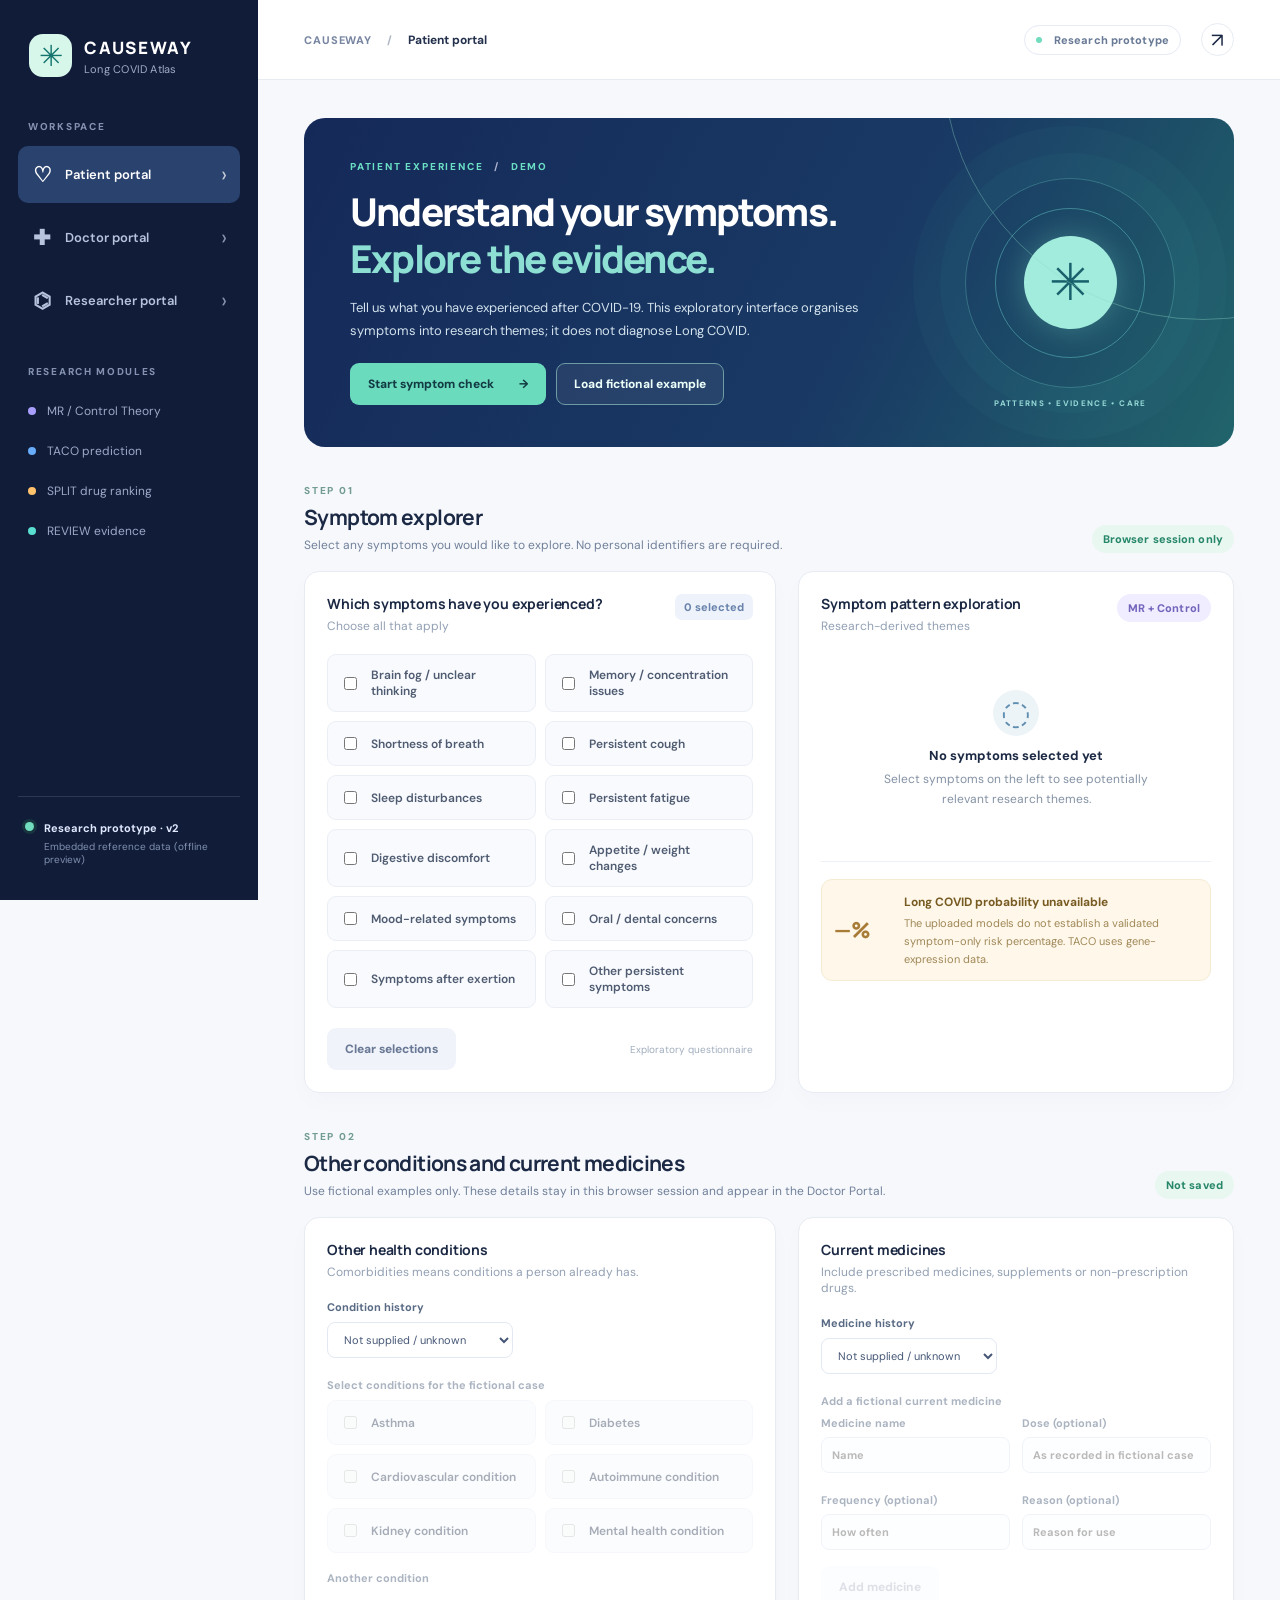
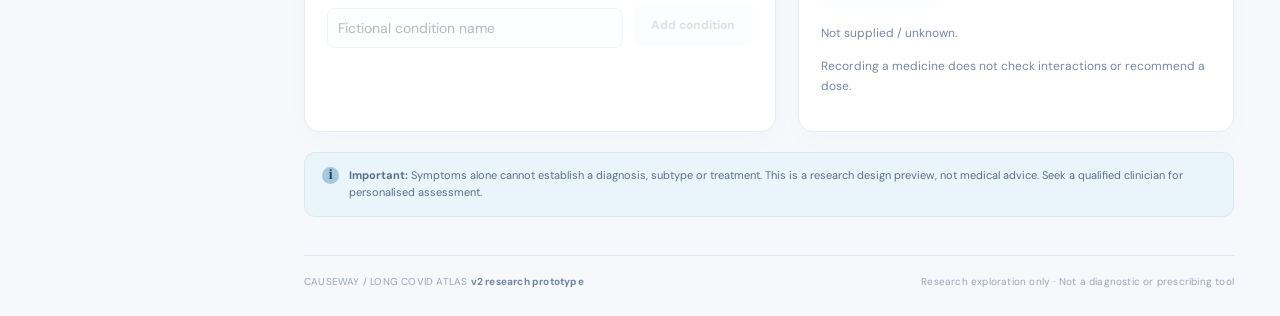
==== commit 29b02bdb: "chore: release CAUSEWAY v2 and remove obsolete artifacts Standardize website, API and agent versions" ====
--- a/static/index.html
+++ b/static/index.html
@@ -3,7 +3,7 @@
 <head>
   <meta charset="utf-8">
   <meta name="viewport" content="width=device-width, initial-scale=1">
-  <title>CAUSEWAY — Long COVID Atlas | Prototype</title>
+  <title>CAUSEWAY — Long COVID Atlas v2 | Research Prototype</title>
   <meta name="description" content="Non-clinical research interface prototype for Long COVID evidence, clinician review and research exploration.">
   <link rel="stylesheet" href="/static/styles.css">
   <link rel="stylesheet" href="/static/updates.css">
@@ -24,7 +24,7 @@
     <div class="module-link"><span class="module-dot blue"></span> TACO prediction</div>
     <div class="module-link"><span class="module-dot amber"></span> SPLIT drug ranking</div>
     <div class="module-link"><span class="module-dot teal"></span> REVIEW evidence</div>
-    <div class="sidebar-bottom"><span class="pulse-dot"></span><div><b>Meeting prototype · v0.1</b><small id="data-status">Demo evidence catalogue</small></div></div>
+    <div class="sidebar-bottom"><span class="pulse-dot"></span><div><b>Research prototype · v2</b><small id="data-status">Demo evidence catalogue</small></div></div>
   </aside>
   <main class="main">
     <header class="topbar"><div class="crumb">CAUSEWAY <span>/</span> <strong id="crumb-label">Patient portal</strong></div><div class="topbar-actions"><span class="tag outline"><span class="pulse-dot mini"></span> Research prototype</span><a class="icon-link" href="https://github.com/SindyPin/Causal-Multiomics-Method" target="_blank" rel="noopener noreferrer" title="Causal-Multiomics GitHub">↗</a></div></header>
@@ -59,7 +59,7 @@
         <section class="panel"><div id="doctor-explanation" aria-live="polite"></div><div class="subtle-card"><b>What is being explained?</b> The symptom-checkbox rule is an illustrative interface design. The paper's subtypes were derived from molecular expression profiles, then interpreted using symptoms. Counts below are matching symptoms, not probabilities or feature importance. Comorbidities and medicines are review context and do not change these rules.</div><p class="field-help">TACO has not run for this case. Patient-level model attribution, calibration and a risk explanation are unavailable.</p><a class="source-url" href="https://doi.org/10.1371/journal.pcbi.1013725" target="_blank" rel="noopener noreferrer">Read the subtype study ↗</a></section>
       </section>
       <section id="tab-researcher" class="tab-panel hidden" aria-label="Researcher portal">
-        <div class="page-heading"><div><div class="eyebrow">RESEARCH WORKSPACE <span class="eyebrow-divider">/</span> ATLAS V1</div><h1>Explore methods.<br><em>Trace every claim.</em></h1><p>Query harmonised evidence across published methods. This prototype illustrates the catalogue and provenance layer; it does not execute scientific models.</p></div><span class="page-mark">⌬</span></div>
+        <div class="page-heading"><div><div class="eyebrow">RESEARCH WORKSPACE <span class="eyebrow-divider">/</span> ATLAS V2</div><h1>Explore methods.<br><em>Trace every claim.</em></h1><p>Query harmonised evidence across published methods. This prototype illustrates the catalogue and provenance layer; it does not execute scientific models.</p></div><span class="page-mark">⌬</span></div>
         <div class="stat-row four"><div class="stat-card"><span>Scientific evidence modules</span><strong>04</strong><small>Plus Paper2Agent architecture</small></div><div class="stat-card"><span>Genes in table</span><strong>11</strong><small>Cross-method subset from SPLIT</small></div><div class="stat-card"><span>Review coverage</span><strong>101</strong><small>Omics studies reviewed</small></div><div class="stat-card"><span>TACO agent tools</span><strong>04</strong><small>Evidence and readiness; model not run</small></div></div>
         <section class="panel resource-callout"><div><div class="eyebrow muted">KEY RESEARCH RESOURCE</div><h3>Explore the authors' MR / Control Shiny application</h3><p>Open the existing research explorer alongside CAUSEWAY. External results are not imported into this prototype.</p><small>Live contents could not be verified by the research browser.</small></div><a id="shiny-link" class="button primary" href="https://sindypin.shinyapps.io/github/" target="_blank" rel="noopener noreferrer">Open Shiny explorer ↗</a></section>
         <div class="section-head researcher-head"><div><div class="eyebrow muted">EVIDENCE FOUNDATION</div><h2>Source and module catalogue</h2><p>Each result must retain its method, source and dataset context.</p></div></div>
@@ -78,7 +78,7 @@
         <div class="section-head researcher-head"><div><div class="eyebrow muted">OTHER FUTURE WORKFLOWS</div><h2>Research agent · proposed routes</h2><p>Select a question to see a future tool workflow. These routes are plans, not executed analyses.</p></div></div>
         <section class="agent-grid"><div class="panel"><div class="panel-header"><div><h3>Example researcher questions</h3><p>Planned tool-calling workflows</p></div><span class="tag lilac">V2 design</span></div><div class="sample-questions"><button class="question active" data-question="genes">Compare MR, CT and DCE evidence for STAT3 <span>↗</span></button><button class="question" data-question="subtypes">How do the reported Long COVID subtypes differ? <span>↗</span></button><button class="question" data-question="drugs">Compare SPLIT drug rankings by cohort <span>↗</span></button><button class="question" data-question="prediction">Evaluate TACO model validation and limitations <span>↗</span></button></div></div><div class="panel agent-flow"><div class="panel-header"><div><h3>Proposed agent route</h3><p>Tool plan only · not executed</p></div><span class="tag soft">Read-only</span></div><div id="agent-route"></div></div></section>
       </section>
-      <footer class="footer"><span>CAUSEWAY / LONG COVID ATLAS <b>v0.1 prototype</b></span><span>Research exploration only · Not a diagnostic or prescribing tool</span></footer>
+      <footer class="footer"><span>CAUSEWAY / LONG COVID ATLAS <b>v2 research prototype</b></span><span>Research exploration only · Not a diagnostic or prescribing tool</span></footer>
     </div>
   </main>
 </div>
